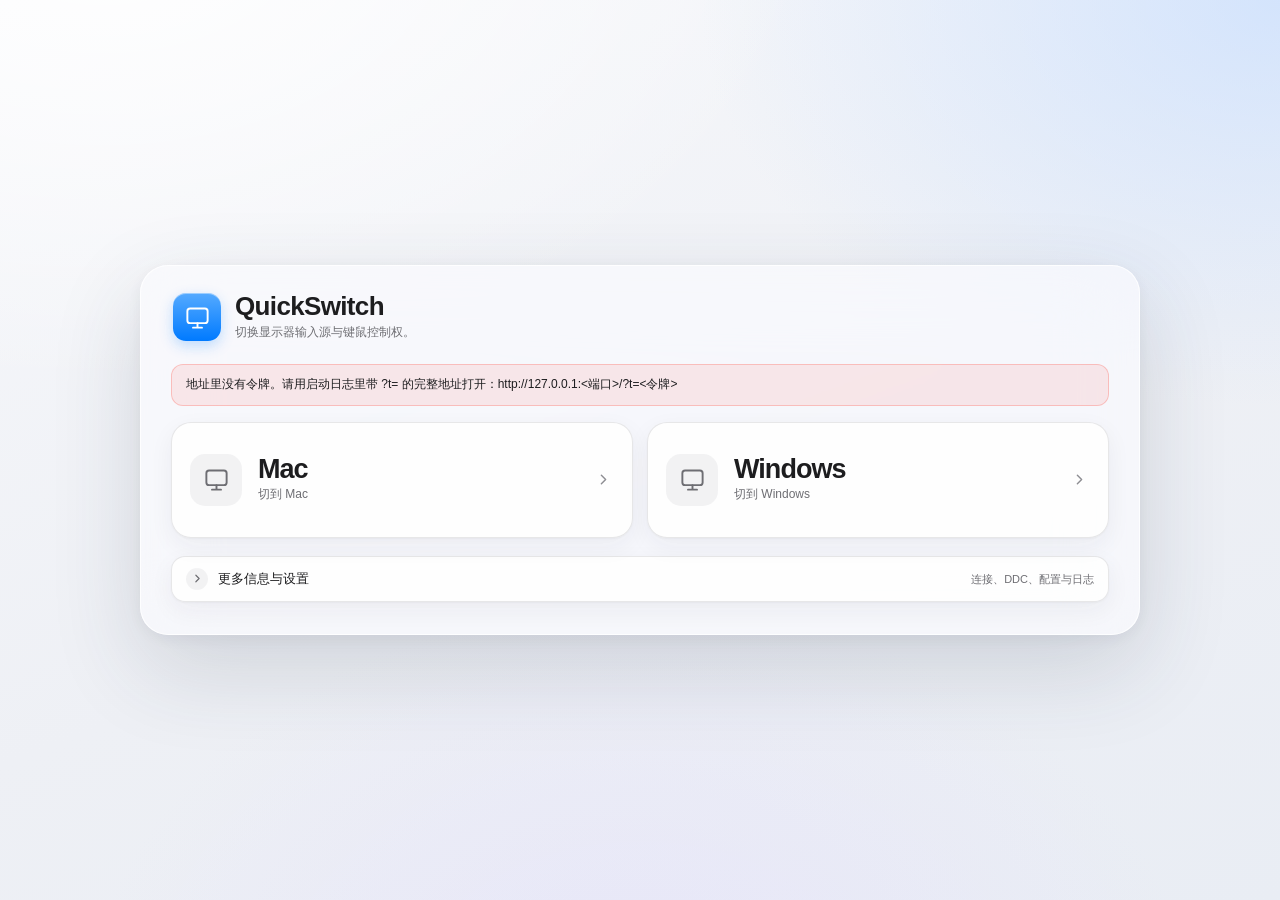
==== ui/index.html @ 7d92b422 "fix: 显示切换热键并修复 README 徽章" ====
<!DOCTYPE html>
<html lang="zh-CN">
<head>
<meta charset="utf-8">
<meta name="viewport" content="width=device-width, initial-scale=1">
<title>QuickSwitch 控制台</title>
<link rel="stylesheet" href="app.css">
</head>
<body>
<div class="page">

  <header class="masthead">
    <div class="app-icon" aria-hidden="true">
      <svg viewBox="0 0 24 24" fill="none" stroke="currentColor" stroke-width="1.7" stroke-linecap="round" stroke-linejoin="round">
        <rect x="3" y="4" width="18" height="13" rx="2.4"></rect>
        <path d="M8 21h8M12 17v4"></path>
      </svg>
    </div>
    <div class="masthead-mark">
      <h1>QuickSwitch</h1>
      <p class="masthead-note">切换显示器输入源与键鼠控制权。</p>
    </div>
  </header>

  <div class="notice" id="notice" hidden></div>

  <main class="switchboard" aria-label="显示器和键鼠切换">
    <div class="switch-actions">
      <button type="button" class="switch-button" id="btnMac" data-target="mac">
        <span class="switch-icon" aria-hidden="true">
          <svg viewBox="0 0 24 24" fill="none" stroke="currentColor" stroke-width="1.7" stroke-linecap="round" stroke-linejoin="round">
            <rect x="3" y="4" width="18" height="13" rx="2.4"></rect>
            <path d="M8 21h8M12 17v4"></path>
          </svg>
        </span>
        <span class="switch-copy">
          <span class="switch-target">Mac</span>
          <span class="switch-go">切到 Mac</span>
        </span>
        <span class="switch-trailing">
          <span class="switch-shortcut" id="hotkeyMac" hidden></span>
          <span class="switch-chevron" aria-hidden="true">
            <svg viewBox="0 0 24 24" fill="none" stroke="currentColor" stroke-width="2" stroke-linecap="round" stroke-linejoin="round">
              <path d="m9 6 6 6-6 6"></path>
            </svg>
          </span>
        </span>
      </button>
      <button type="button" class="switch-button" id="btnWin" data-target="win">
        <span class="switch-icon" aria-hidden="true">
          <svg viewBox="0 0 24 24" fill="none" stroke="currentColor" stroke-width="1.7" stroke-linecap="round" stroke-linejoin="round">
            <rect x="3" y="4" width="18" height="13" rx="2.4"></rect>
            <path d="M8 21h8M12 17v4"></path>
          </svg>
        </span>
        <span class="switch-copy">
          <span class="switch-target">Windows</span>
          <span class="switch-go">切到 Windows</span>
        </span>
        <span class="switch-trailing">
          <span class="switch-shortcut" id="hotkeyWin" hidden></span>
          <span class="switch-chevron" aria-hidden="true">
            <svg viewBox="0 0 24 24" fill="none" stroke="currentColor" stroke-width="2" stroke-linecap="round" stroke-linejoin="round">
              <path d="m9 6 6 6-6 6"></path>
            </svg>
          </span>
        </span>
      </button>
    </div>
    <p class="run-state" id="runState" aria-live="polite"></p>
  </main>

  <details class="advanced" id="advanced">
    <summary>
      <span class="summary-leading">
        <span class="disclosure" aria-hidden="true">
          <svg viewBox="0 0 24 24" fill="none" stroke="currentColor" stroke-width="2.2" stroke-linecap="round" stroke-linejoin="round">
            <path d="m9 6 6 6-6 6"></path>
          </svg>
        </span>
        <span>更多信息与设置</span>
      </span>
      <span class="summary-hint">连接、DDC、配置与日志</span>
    </summary>
    <div class="advanced-body">

  <section class="section" id="overview">
    <div class="section-head">
      <span class="folio num">01</span>
      <h2>运行概况</h2>
    </div>
    <div class="section-body">
      <dl class="masthead-meta">
        <div><dt>主机</dt><dd id="metaHost">—</dd></div>
        <div><dt>平台</dt><dd id="metaPlatform">—</dd></div>
        <div><dt>本机版本</dt><dd id="metaVersion">—</dd></div>
        <div><dt>采样时间</dt><dd id="metaSampled" class="num">—</dd></div>
      </dl>
    </div>
  </section>

  <section class="section" id="ownership">
    <div class="section-head">
      <span class="folio num">02</span>
      <h2>显示器所有权</h2>
      <p class="section-note">蓝色块停在哪一侧，显示器信号源就在哪一侧。</p>
    </div>
    <div class="section-body">
      <div class="ownership-ends">
        <div class="owner" id="ownerMac">
          <span class="owner-name">Mac</span>
          <span class="owner-host" id="ownerMacHost">—</span>
          <span class="owner-value num" id="ownerMacValue">—</span>
        </div>
        <div class="owner owner-right" id="ownerWin">
          <span class="owner-name">Windows</span>
          <span class="owner-host" id="ownerWinHost">—</span>
          <span class="owner-value num" id="ownerWinValue">—</span>
        </div>
      </div>
      <div class="rail" id="rail" data-target="mac" data-live="false" data-pending="false">
        <div class="rail-columns"></div>
        <div class="rail-block"></div>
      </div>
      <p class="ownership-state" id="ownershipState">读取不到当前输入源</p>
    </div>
  </section>

  <section class="section" id="controls">
    <div class="section-head">
      <span class="folio num">03</span>
      <h2>诊断工具</h2>
    </div>
    <div class="section-body">
      <div class="controls">
        <button type="button" class="action action-quiet" id="btnRead">读取当前输入源</button>
        <button type="button" class="action action-quiet" id="btnProbe">探测输入源</button>
      </div>
      <div class="field-inline">
        <label for="probeCandidates">探测候选值</label>
        <input type="text" id="probeCandidates" placeholder="—" autocomplete="off">
        <span class="hint">留空使用内置候选集：<span id="probeDefault" class="num">—</span></span>
      </div>
      <p class="run-state" id="toolState" aria-live="polite"></p>
    </div>
  </section>

  <section class="section" id="link">
    <div class="section-head">
      <span class="folio num">04</span>
      <h2>连接</h2>
    </div>
    <div class="section-body">
      <div class="grid-2">
        <dl class="kv" id="kvLink"></dl>
        <dl class="kv" id="kvFiles"></dl>
      </div>
    </div>
  </section>

  <section class="section" id="ddc">
    <div class="section-head">
      <span class="folio num">05</span>
      <h2>显示器 DDC</h2>
      <p class="section-note">命令行按当前配置拼好，可直接复制到终端核对。</p>
    </div>
    <div class="section-body">
      <dl class="kv" id="kvDdc"></dl>
      <div class="cmds" id="cmds"></div>
    </div>
  </section>

  <section class="section" id="hotkeys">
    <div class="section-head">
      <span class="folio num">06</span>
      <h2>热键</h2>
    </div>
    <div class="section-body">
      <dl class="kv" id="kvHotkeys"></dl>
    </div>
  </section>

  <section class="section" id="config">
    <div class="section-head">
      <span class="folio num">07</span>
      <h2>配置</h2>
      <p class="section-note">第一次使用只需改三处：<strong>对端地址</strong>（另一台电脑的局域网 IP，见上方「本机 IP」对照填写）、<strong>角色</strong>（Windows 选 server，macOS 选 client）、<strong>预共享密钥</strong>（两端填同一个值，在下方「安全」区块）。保存后退出并重新打开 QuickSwitch 生效；其余留默认即可。</p>
    </div>
    <div class="section-body">
      <div class="config-groups" id="configGroups"></div>
      <div class="controls">
        <button type="button" class="action" id="btnSave">保存配置</button>
        <button type="button" class="action action-quiet" id="btnRevert">放弃修改</button>
      </div>
      <p class="run-state" id="configState"></p>
    </div>
  </section>

  <section class="section" id="events">
    <div class="section-head">
      <span class="folio num">08</span>
      <h2>事件</h2>
      <p class="section-note">运行中进程的日志尾部，倒序排列。</p>
    </div>
    <div class="section-body">
      <table class="events">
        <thead>
          <tr><th class="num">时间</th><th>级别</th><th>来源</th><th>内容</th></tr>
        </thead>
        <tbody id="eventRows"></tbody>
      </table>
    </div>
  </section>

  <footer class="footer">
    <p>控制台只监听 127.0.0.1，令牌在地址栏的 <code>?t=</code> 里；关掉这个页面不影响后台运行。</p>
    <p id="footerState">—</p>
  </footer>

    </div>
  </details>

</div>
<script src="app.js"></script>
</body>
</html>
---- ui/app.css ----
/* QuickSwitch 控制台 —— Swiss 锚点，按 macOS 原生材质语言落地。
   冷灰白画布、系统字体、Apple 蓝、单一强调色、发丝分隔线；
   主切换区使用近似“控制中心”的半透明圆角材质，避免海报式的硬边框。 */

:root {
  color-scheme: light;
  --canvas-background:
    radial-gradient(1200px 800px at 8% -10%, rgba(255, 255, 255, 0.98), rgba(255, 255, 255, 0) 60%),
    radial-gradient(1000px 700px at 100% 0%, rgba(196, 220, 255, 0.65), rgba(196, 220, 255, 0) 58%),
    radial-gradient(900px 700px at 50% 115%, rgba(226, 219, 255, 0.45), rgba(226, 219, 255, 0) 62%),
    linear-gradient(160deg, #f7f8fb 0%, #eef0f5 56%, #e9edf4 100%);
  --window-bg: rgba(250, 250, 252, 0.72);
  --window-border: rgba(255, 255, 255, 0.82);
  --surface: rgba(255, 255, 255, 0.84);
  --surface-solid: #ffffff;
  --fill: rgba(118, 118, 128, 0.09);
  --fill-strong: rgba(118, 118, 128, 0.15);
  --ink: #1d1d1f;
  --muted: #6e6e73;
  --muted-2: #8e8e93;
  --separator: rgba(60, 60, 67, 0.12);
  --separator-strong: rgba(60, 60, 67, 0.22);
  --accent: #007aff;
  --accent-hover: #006ee6;
  --accent-ink: #ffffff;
  --accent-soft: rgba(0, 122, 255, 0.11);
  --danger: #ff3b30;
  --warning: #b25000;
  --focus-ring: rgba(0, 122, 255, 0.32);
  --shadow-window: 0 32px 90px rgba(42, 53, 76, 0.16), 0 4px 18px rgba(42, 53, 76, 0.06);
  --shadow-card: 0 1px 2px rgba(0, 0, 0, 0.035), 0 8px 24px rgba(30, 40, 60, 0.055);
  --shadow-card-hover: 0 2px 5px rgba(0, 0, 0, 0.045), 0 16px 36px rgba(30, 40, 60, 0.11);
  --radius-window: 28px;
  --radius-card: 18px;
  --radius-control: 9px;
  --page-pad: 30px;
  --gutter: 24px;
}

@media (prefers-color-scheme: dark) {
  :root {
    color-scheme: dark;
    --canvas-background:
      radial-gradient(1200px 800px at 0% 0%, rgba(42, 72, 125, 0.42), rgba(42, 72, 125, 0) 60%),
      radial-gradient(900px 650px at 100% 10%, rgba(74, 52, 126, 0.35), rgba(74, 52, 126, 0) 60%),
      linear-gradient(160deg, #111217 0%, #0b0c10 60%, #0f1016 100%);
    --window-bg: rgba(28, 28, 31, 0.72);
    --window-border: rgba(255, 255, 255, 0.1);
    --surface: rgba(44, 44, 48, 0.78);
    --surface-solid: #2c2c2e;
    --fill: rgba(255, 255, 255, 0.075);
    --fill-strong: rgba(255, 255, 255, 0.14);
    --ink: #f5f5f7;
    --muted: #a1a1a6;
    --muted-2: #8e8e93;
    --separator: rgba(255, 255, 255, 0.1);
    --separator-strong: rgba(255, 255, 255, 0.2);
    --accent: #0a84ff;
    --accent-hover: #409cff;
    --accent-soft: rgba(10, 132, 255, 0.16);
    --danger: #ff453a;
    --warning: #ff9f0a;
    --focus-ring: rgba(10, 132, 255, 0.38);
    --shadow-window: 0 32px 90px rgba(0, 0, 0, 0.48), 0 4px 18px rgba(0, 0, 0, 0.26);
    --shadow-card: 0 1px 2px rgba(0, 0, 0, 0.22), 0 8px 24px rgba(0, 0, 0, 0.2);
    --shadow-card-hover: 0 2px 5px rgba(0, 0, 0, 0.28), 0 16px 36px rgba(0, 0, 0, 0.3);
  }
}

* { box-sizing: border-box; }

html {
  -webkit-text-size-adjust: 100%;
  background: #eef0f5;
}

@media (prefers-color-scheme: dark) {
  html { background: #0b0c10; }
}

body {
  min-height: 100vh;
  margin: 0;
  padding: 40px 24px;
  display: grid;
  place-items: center;
  background: var(--canvas-background);
  background-attachment: fixed;
  color: var(--ink);
  font-family: -apple-system, BlinkMacSystemFont, "SF Pro Text", "SF Pro Display", "Helvetica Neue", Helvetica, Arial, sans-serif;
  font-size: 13px;
  line-height: 1.47;
  -webkit-font-smoothing: antialiased;
  text-rendering: optimizeLegibility;
}

::selection { background: var(--accent-soft); }

h1, h2, p, dl, dd, dt, figure { margin: 0; }

.num {
  font-variant-numeric: tabular-nums;
  font-feature-settings: "tnum" 1;
}

code {
  padding: 1px 5px;
  border: 1px solid var(--separator);
  border-radius: 5px;
  background: var(--fill);
  font-family: ui-monospace, "SF Mono", SFMono-Regular, Menlo, Consolas, monospace;
  font-size: 0.92em;
}

.page {
  width: min(1000px, 100%);
  margin: 0;
  padding: 26px var(--page-pad) 32px;
  border: 1px solid var(--window-border);
  border-radius: var(--radius-window);
  background: var(--window-bg);
  box-shadow: var(--shadow-window);
  backdrop-filter: blur(36px) saturate(180%);
  -webkit-backdrop-filter: blur(36px) saturate(180%);
}

/* ---------------------------------------------------------------- 报头 */
.masthead {
  display: flex;
  align-items: center;
  gap: 14px;
  padding: 0 2px 22px;
}

.app-icon {
  display: grid;
  width: 48px;
  height: 48px;
  flex: 0 0 48px;
  place-items: center;
  border-radius: 13px;
  background: linear-gradient(180deg, #55aaff 0%, #007aff 100%);
  box-shadow: inset 0 1px 0 rgba(255, 255, 255, 0.42), 0 5px 14px rgba(0, 122, 255, 0.24);
  color: #ffffff;
}

.app-icon svg { width: 27px; height: 27px; }

.masthead-mark { min-width: 0; }

.masthead h1 {
  font-size: 26px;
  font-weight: 600;
  letter-spacing: -0.025em;
  line-height: 1.12;
}

.masthead-note {
  margin-top: 3px;
  color: var(--muted);
  font-size: 12px;
}

.masthead-meta {
  display: grid;
  grid-template-columns: repeat(4, minmax(0, 1fr));
  gap: 12px var(--gutter);
}

.masthead-meta dt {
  color: var(--muted);
  font-size: 11px;
}

.masthead-meta dd {
  margin-top: 2px;
  overflow-wrap: anywhere;
  font-size: 13px;
}

/* ---------------------------------------------------------------- 提示条 */
.notice {
  margin: 0 0 16px;
  padding: 11px 14px;
  border: 1px solid rgba(0, 122, 255, 0.2);
  border-radius: 12px;
  background: var(--accent-soft);
  color: var(--ink);
  font-size: 12px;
}

.notice[data-tone="error"] {
  border-color: rgba(255, 59, 48, 0.24);
  background: rgba(255, 59, 48, 0.09);
}

/* ---------------------------------------------------------------- 主切换区 */
.switchboard { padding: 0 0 4px; }

.switch-actions {
  display: grid;
  grid-template-columns: repeat(2, minmax(0, 1fr));
  gap: 14px;
}

.switch-button {
  position: relative;
  display: grid;
  min-height: 116px;
  grid-template-columns: auto minmax(0, 1fr) auto;
  align-items: center;
  gap: 16px;
  padding: 18px 18px;
  border: 1px solid var(--separator);
  border-radius: 20px;
  background: var(--surface);
  box-shadow: var(--shadow-card);
  color: var(--ink);
  font: inherit;
  text-align: left;
  cursor: pointer;
  -webkit-tap-highlight-color: transparent;
  transition:
    transform 180ms cubic-bezier(0.22, 0.61, 0.36, 1),
    background 160ms ease,
    border-color 160ms ease,
    box-shadow 180ms ease;
}

.switch-button:hover {
  transform: translateY(-1px);
  border-color: var(--separator-strong);
  background: var(--surface-solid);
  box-shadow: var(--shadow-card-hover);
}

.switch-button:active {
  transform: translateY(0) scale(0.994);
  box-shadow: var(--shadow-card);
}

.switch-button:focus-visible {
  border-color: var(--accent);
  outline: none;
  box-shadow: 0 0 0 4px var(--focus-ring), var(--shadow-card);
}

.switch-button[data-current="true"] {
  border-color: rgba(0, 122, 255, 0.38);
  box-shadow: 0 0 0 1.5px rgba(0, 122, 255, 0.22), var(--shadow-card);
}

.switch-button[data-current="true"]::after {
  content: "";
  position: absolute;
  top: 14px;
  right: 14px;
  width: 8px;
  height: 8px;
  border-radius: 50%;
  background: var(--accent);
  box-shadow: 0 0 0 4px var(--accent-soft);
}

.switch-button:disabled {
  opacity: 0.58;
  cursor: progress;
  transform: none;
}

.switch-icon {
  display: grid;
  width: 52px;
  height: 52px;
  place-items: center;
  border-radius: 15px;
  background: var(--fill);
  color: var(--muted);
  transition: background 160ms ease, color 160ms ease, transform 180ms ease;
}

.switch-icon svg { width: 27px; height: 27px; }

.switch-button:hover .switch-icon,
.switch-button[data-current="true"] .switch-icon {
  background: var(--accent);
  color: var(--accent-ink);
}

.switch-button:hover .switch-icon { transform: scale(1.025); }

.switch-copy { display: grid; min-width: 0; gap: 2px; }

.switch-target {
  font-size: 27px;
  font-weight: 600;
  letter-spacing: -0.035em;
  line-height: 1.08;
}

.switch-go {
  color: var(--muted);
  font-size: 12px;
}

.switch-trailing {
  display: flex;
  align-items: center;
  gap: 10px;
}

.switch-shortcut {
  display: flex;
  align-items: center;
  gap: 4px;
  white-space: nowrap;
}

.switch-shortcut::before {
  content: "热键";
  margin-right: 2px;
  color: var(--muted);
  font-size: 10px;
}

.switch-shortcut[hidden] { display: none; }

.switch-shortcut[data-registered="false"] { opacity: 0.82; }

.switch-shortcut kbd {
  min-width: 22px;
  padding: 2px 5px;
  border: 1px solid var(--separator-strong);
  border-bottom-color: rgba(60, 60, 67, 0.32);
  border-radius: 5px;
  background: var(--fill);
  box-shadow: 0 1px 0 rgba(0, 0, 0, 0.04);
  color: var(--ink);
  font-family: ui-monospace, "SF Mono", SFMono-Regular, Menlo, Consolas, monospace;
  font-size: 10px;
  font-weight: 500;
  line-height: 1.35;
  text-align: center;
}

@media (prefers-color-scheme: dark) {
  .switch-shortcut kbd { border-bottom-color: rgba(255, 255, 255, 0.24); }
}

.switch-chevron {
  display: grid;
  width: 22px;
  height: 22px;
  place-items: center;
  color: var(--muted-2);
  transition: color 160ms ease, transform 180ms ease;
}

.switch-chevron svg { width: 17px; height: 17px; }

.switch-button:hover .switch-chevron {
  color: var(--accent);
  transform: translateX(2px);
}

.switchboard .run-state {
  max-width: 78ch;
  min-height: 0;
  margin-top: 12px;
  padding: 9px 12px;
  border: 0;
  border-radius: 10px;
  background: var(--fill);
  color: var(--muted);
  font-size: 12px;
}

.switchboard .run-state:empty { display: none; }
.switchboard .run-state[data-busy="true"] { color: var(--accent); }

/* ---------------------------------------------------------------- 更多信息 */
.advanced { margin-top: 14px; }

.advanced > summary {
  display: flex;
  align-items: center;
  justify-content: space-between;
  gap: 16px;
  padding: 11px 14px;
  border: 1px solid var(--separator);
  border-radius: 14px;
  background: var(--surface);
  box-shadow: var(--shadow-card);
  list-style: none;
  cursor: pointer;
  user-select: none;
  transition: background 160ms ease, border-color 160ms ease, box-shadow 180ms ease;
}

.advanced > summary::-webkit-details-marker { display: none; }

.advanced > summary:hover {
  border-color: var(--separator-strong);
  background: var(--surface-solid);
}

.advanced > summary:focus-visible {
  outline: none;
  box-shadow: 0 0 0 4px var(--focus-ring), var(--shadow-card);
}

.summary-leading {
  display: flex;
  align-items: center;
  gap: 10px;
  font-size: 13px;
  font-weight: 500;
}

.disclosure {
  display: grid;
  width: 22px;
  height: 22px;
  flex: 0 0 22px;
  place-items: center;
  border-radius: 50%;
  background: var(--fill);
  color: var(--muted);
  transition: background 160ms ease, color 160ms ease;
}

.disclosure svg {
  width: 13px;
  height: 13px;
  transition: transform 180ms ease;
}

.advanced[open] .disclosure {
  background: var(--accent-soft);
  color: var(--accent);
}

.advanced[open] .disclosure svg { transform: rotate(90deg); }

.summary-hint {
  color: var(--muted);
  font-size: 11px;
  text-align: right;
}

.advanced-body { padding: 20px 0 0; }

/* ---------------------------------------------------------------- 章节 */
.section {
  display: grid;
  grid-template-columns: 170px minmax(0, 1fr);
  align-items: start;
  gap: 24px;
  padding: 13px 0;
}

.section-head { min-width: 0; padding-top: 13px; }
.section-body {
  min-width: 0;
  padding: 14px 16px;
  overflow: hidden;
  border: 1px solid var(--separator);
  border-radius: 16px;
  background: var(--surface);
  box-shadow: var(--shadow-card);
}

.folio { display: none; }

.section h2 {
  font-size: 13px;
  font-weight: 600;
  letter-spacing: -0.01em;
}

.section-note {
  margin-top: 5px;
  color: var(--muted);
  font-size: 11px;
  line-height: 1.5;
}

.section-note strong { color: var(--ink); font-weight: 500; }

#overview .section-body,
#controls .section-body { padding: 15px 16px; }

#events .section-body { padding: 3px 16px 8px; }

/* ---------------------------------------------------------------- 所有权转移条 */
.ownership-ends {
  display: grid;
  grid-template-columns: 1fr 1fr;
  overflow: hidden;
  border-radius: 12px 12px 0 0;
  background: var(--fill);
}

.owner {
  display: grid;
  grid-template-columns: minmax(0, 1fr) auto;
  align-items: baseline;
  padding: 11px 12px;
  border-right: 1px solid var(--separator);
}

.owner-right { padding-left: 18px; border-right: 0; }

.owner-name { font-size: 14px; }
.owner-host {
  grid-column: 1;
  overflow: hidden;
  color: var(--muted);
  font-size: 11px;
  text-overflow: ellipsis;
  white-space: nowrap;
}

.owner-value {
  grid-row: 1 / span 2;
  color: var(--muted);
  font-size: 32px;
  font-weight: 500;
  letter-spacing: -0.04em;
  line-height: 1;
  transition: color 180ms ease;
}

.owner[data-owner="true"] .owner-value { color: var(--accent); }
.owner[data-owner="true"] .owner-name { font-weight: 600; }

.rail {
  position: relative;
  height: 58px;
  overflow: hidden;
  border: 1px solid var(--separator);
  border-top: 0;
  border-radius: 0 0 12px 12px;
  background: var(--surface-solid);
}

.rail-columns {
  position: absolute;
  inset: 0;
  background-image: linear-gradient(to right, var(--separator) 0 1px, transparent 1px);
  background-size: calc(100% / 12) 100%;
}

.rail-block {
  position: absolute;
  top: 0;
  bottom: 0;
  left: 0;
  width: 50%;
  background: linear-gradient(180deg, #3d9bff 0%, var(--accent) 100%);
  transform: translateX(0);
  transition: transform 420ms cubic-bezier(0.22, 0.61, 0.16, 1), opacity 160ms ease;
}

.rail[data-target="win"] .rail-block { transform: translateX(100%); }
.rail[data-live="false"] .rail-block { opacity: 0; }

.rail[data-pending="true"] .rail-block {
  background-image: repeating-linear-gradient(135deg, var(--accent) 0 8px, #3d9bff 8px 16px);
}

.ownership-state {
  padding-top: 9px;
  color: var(--muted);
  font-size: 12px;
}

/* ---------------------------------------------------------------- 操作 */
.controls {
  display: flex;
  flex-wrap: wrap;
  gap: 8px;
}

.action {
  padding: 7px 14px;
  border: 1px solid var(--accent);
  border-radius: var(--radius-control);
  background: var(--accent);
  box-shadow: inset 0 1px 0 rgba(255, 255, 255, 0.22), 0 1px 1px rgba(0, 0, 0, 0.04);
  color: var(--accent-ink);
  font: inherit;
  font-size: 12px;
  cursor: pointer;
  transition: background 140ms ease, border-color 140ms ease, transform 120ms ease;
}

.action:hover { border-color: var(--accent-hover); background: var(--accent-hover); }
.action:active { transform: translateY(0.5px); }

.action:focus-visible {
  outline: none;
  box-shadow: 0 0 0 4px var(--focus-ring);
}

.action-quiet {
  border-color: var(--separator-strong);
  background: var(--surface-solid);
  box-shadow: 0 1px 1px rgba(0, 0, 0, 0.025);
  color: var(--ink);
}

.action-quiet:hover {
  border-color: var(--separator-strong);
  background: var(--fill);
}

.action:disabled {
  opacity: 0.48;
  cursor: progress;
  transform: none;
}

.field-inline {
  display: flex;
  align-items: center;
  gap: 10px;
  margin-top: 14px;
  flex-wrap: wrap;
}

.field-inline label { color: var(--muted); font-size: 11px; }

input[type="text"], input[type="number"], select, textarea {
  min-width: 0;
  padding: 7px 10px;
  border: 1px solid var(--separator-strong);
  border-radius: 8px;
  background: var(--surface-solid);
  color: var(--ink);
  font: inherit;
  font-variant-numeric: tabular-nums;
  transition: border-color 140ms ease, box-shadow 140ms ease;
}

input:focus, select:focus, textarea:focus {
  border-color: var(--accent);
  outline: none;
  box-shadow: 0 0 0 3px var(--focus-ring);
}

input[type="checkbox"] {
  width: 16px;
  height: 16px;
  padding: 0;
  accent-color: var(--accent);
}

.field-inline input { width: 220px; }
.hint { color: var(--muted); font-size: 11px; }

.run-state {
  min-height: 1.5em;
  margin-top: 14px;
  padding-top: 8px;
  border-top: 1px solid var(--separator);
  color: var(--muted);
  font-size: 12px;
}

.run-state[data-busy="true"] { color: var(--accent); }

/* ---------------------------------------------------------------- 键值表 */
.grid-2 {
  display: grid;
  grid-template-columns: 1fr 1fr;
  gap: 0 var(--gutter);
}

.kv > div {
  display: grid;
  grid-template-columns: 14ch minmax(0, 1fr);
  gap: 12px;
  padding: 8px 0;
  border-bottom: 1px solid var(--separator);
  font-size: 12px;
}

.kv > div:last-child { border-bottom: 0; }
.kv dt { color: var(--muted); }
.kv dd { overflow-wrap: anywhere; }

.dot {
  display: inline-block;
  width: 8px;
  height: 8px;
  margin-right: 6px;
  border-radius: 50%;
  background: var(--muted-2);
  vertical-align: 0;
}

.dot[data-on="true"] { background: var(--accent); box-shadow: 0 0 0 3px var(--accent-soft); }

/* ---------------------------------------------------------------- 命令行 */
.cmds { margin-top: 14px; }

.cmds > div {
  display: grid;
  grid-template-columns: 14ch minmax(0, 1fr);
  gap: 12px;
  padding: 8px 0;
  border-bottom: 1px solid var(--separator);
  font-family: ui-monospace, "SF Mono", SFMono-Regular, Menlo, Consolas, monospace;
  font-size: 11px;
}

.cmds > div:last-child { border-bottom: 0; }
.cmds dt { color: var(--muted); }
.cmds dd { margin: 0; overflow-wrap: anywhere; }
.cmds dd.empty { color: var(--muted); }

/* ---------------------------------------------------------------- 配置 */
.config-group {
  display: grid;
  grid-template-columns: 10ch minmax(0, 1fr);
  gap: 14px;
  padding: 12px 0;
  border-bottom: 1px solid var(--separator);
}

.config-group:last-child { border-bottom: 0; }

.config-group > h3 {
  margin: 0;
  color: var(--muted);
  font-size: 11px;
  font-weight: 500;
}

.config-fields {
  display: grid;
  grid-template-columns: repeat(3, minmax(0, 1fr));
  gap: 12px var(--gutter);
}

.config-field { display: grid; gap: 4px; }
.config-field label { color: var(--muted); font-size: 10px; overflow-wrap: anywhere; }
.config-field input, .config-field select, .config-field textarea { width: 100%; }
.config-field textarea { min-height: 54px; resize: vertical; }

.config-field .flag { color: var(--accent); font-size: 10px; }
.config-field[data-dirty="true"] label { color: var(--accent); }
.config-field[data-dirty="true"] input,
.config-field[data-dirty="true"] select,
.config-field[data-dirty="true"] textarea { border-color: var(--accent); }

.checkbox-field { display: flex; align-items: center; gap: 8px; padding-top: 5px; }
.checkbox-field input { width: auto; }

#config .controls { margin-top: 14px; }

/* ---------------------------------------------------------------- 事件 */
.events {
  width: 100%;
  border-collapse: collapse;
  font-size: 11px;
}

.events th {
  padding: 8px 10px 8px 0;
  border-bottom: 1px solid var(--separator);
  color: var(--muted);
  font-weight: 500;
  text-align: left;
  white-space: nowrap;
}

.events td {
  padding: 7px 10px 7px 0;
  border-bottom: 1px solid var(--separator);
  vertical-align: top;
}

.events tbody tr:last-child td { border-bottom: 0; }
.events td:last-child { overflow-wrap: anywhere; }
.events td.lvl-WARNING { color: var(--warning); font-weight: 500; }
.events td.lvl-ERROR { color: var(--danger); font-weight: 500; }
.events .empty { color: var(--muted); }

/* ---------------------------------------------------------------- 页脚 */
.footer {
  display: flex;
  justify-content: space-between;
  gap: var(--gutter);
  margin-top: 16px;
  padding: 14px 2px 0;
  border-top: 1px solid var(--separator);
  color: var(--muted);
  font-size: 11px;
}

@media (max-width: 900px) {
  :root { --page-pad: 20px; }
  body { display: block; padding: 0; }
  .page {
    width: 100%;
    min-height: 100vh;
    margin: 0;
    padding: 24px var(--page-pad) 44px;
    border: 0;
    border-radius: 0;
    box-shadow: none;
    backdrop-filter: none;
    -webkit-backdrop-filter: none;
  }
  .masthead { padding-bottom: 20px; }
  .masthead-meta { grid-template-columns: repeat(2, minmax(0, 1fr)); }
  .switch-button { min-height: 106px; }
  .advanced > summary { align-items: flex-start; }
  .summary-hint { padding-top: 4px; }
  .section { grid-template-columns: 1fr; gap: 8px; padding: 11px 0; }
  .section-head { padding-top: 0; }
  .grid-2 { grid-template-columns: 1fr; gap: 0; }
  .config-group { grid-template-columns: 1fr; gap: 8px; }
  .config-fields { grid-template-columns: repeat(2, minmax(0, 1fr)); }
  .footer { flex-direction: column; gap: 5px; }
}

@media (max-width: 560px) {
  :root { --page-pad: 16px; }
  .page { padding-top: 22px; }
  .app-icon { width: 44px; height: 44px; flex-basis: 44px; border-radius: 12px; }
  .app-icon svg { width: 25px; height: 25px; }
  .masthead h1 { font-size: 24px; }
  .masthead-note { font-size: 11px; }
  .switch-actions { grid-template-columns: 1fr; gap: 10px; }
  .switch-button { min-height: 94px; padding: 15px 16px; border-radius: 18px; }
  .switch-trailing { gap: 6px; }
  .switch-shortcut { gap: 3px; }
  .switch-shortcut kbd { padding: 2px 4px; }
  .switch-icon { width: 46px; height: 46px; border-radius: 13px; }
  .switch-icon svg { width: 24px; height: 24px; }
  .switch-target { font-size: 24px; }
  .summary-hint { display: none; }
  .masthead-meta { grid-template-columns: 1fr 1fr; }
  .config-fields { grid-template-columns: 1fr; }
  .kv > div, .cmds > div { grid-template-columns: 11ch minmax(0, 1fr); }
  .owner-value { font-size: 28px; }
}

@media (prefers-reduced-motion: reduce) {
  *, *::before, *::after {
    scroll-behavior: auto !important;
    transition-duration: 0.01ms !important;
    animation-duration: 0.01ms !important;
    animation-iteration-count: 1 !important;
  }
}
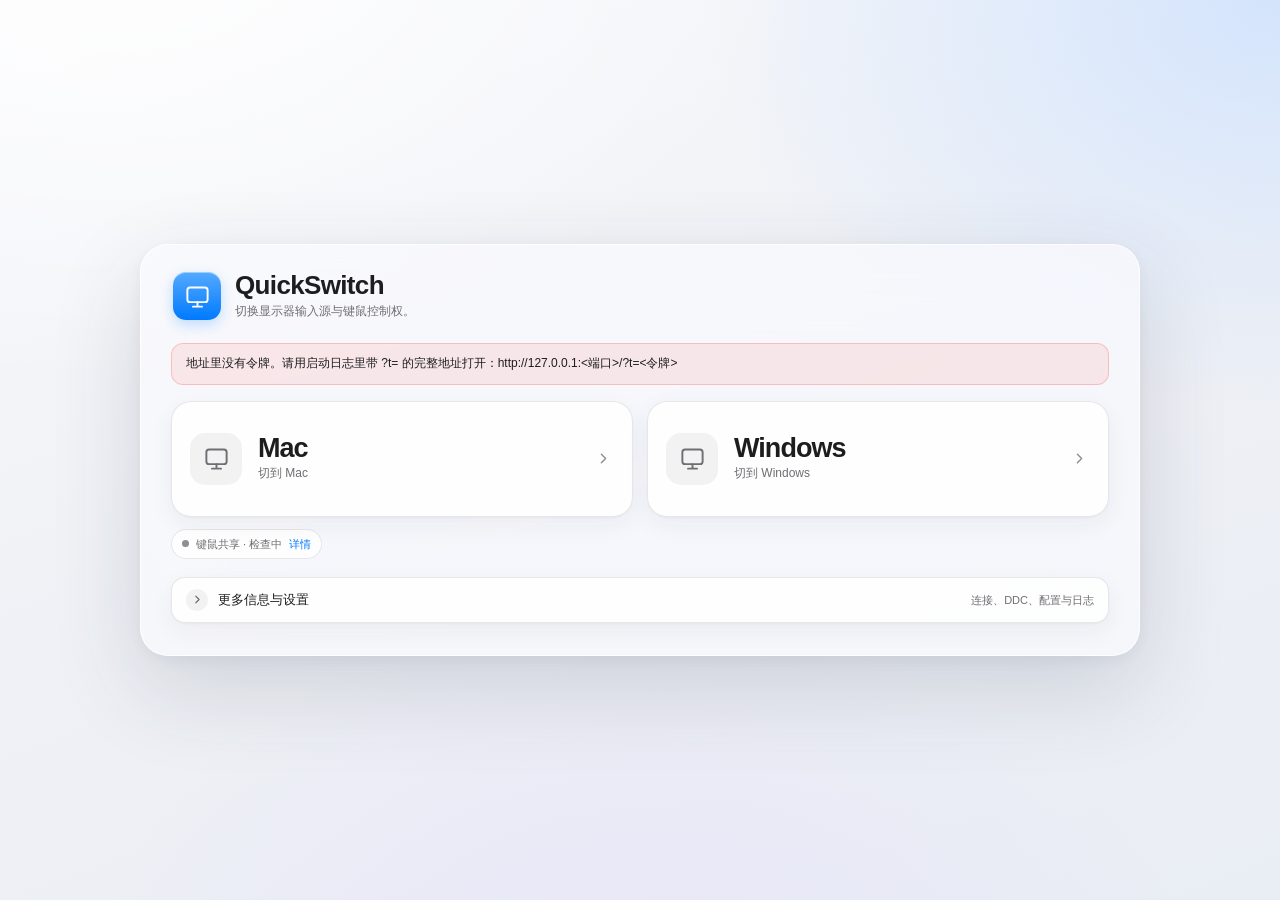
==== commit 51cdcede: "fix: 隐藏 Windows 子进程并显示键鼠连接状态" ====
--- a/ui/index.html
+++ b/ui/index.html
@@ -67,6 +67,11 @@
         </span>
       </button>
     </div>
+    <button type="button" class="share-chip" id="shareChip" data-state="unknown" title="查看键鼠共享详情">
+      <span class="share-chip-dot" aria-hidden="true"></span>
+      <span id="shareChipText">键鼠共享 · 检查中</span>
+      <span class="share-chip-more">详情</span>
+    </button>
     <p class="run-state" id="runState" aria-live="polite"></p>
   </main>
 
@@ -180,17 +185,46 @@
     </div>
   </section>
 
+  <section class="section" id="keymouse">
+    <div class="section-head">
+      <span class="folio num">07</span>
+      <h2>键鼠共享</h2>
+      <p class="section-note">由 QuickSwitch 内置的核心自动连接，不需要安装或打开 Deskflow 客户端。Windows 自动作为服务端，macOS 自动作为客户端。</p>
+    </div>
+    <div class="section-body">
+      <div class="share-status" id="shareStatus" data-state="unknown" role="status" aria-live="polite">
+        <span class="share-status-dot" aria-hidden="true"></span>
+        <div class="share-status-copy">
+          <div class="share-status-head">
+            <span class="share-status-label" id="shareStatusLabel">检查中</span>
+            <strong id="shareStatusTitle">正在读取键鼠共享状态</strong>
+          </div>
+          <p class="share-status-detail" id="shareStatusDetail">连接成功后会在这里明确显示。</p>
+        </div>
+      </div>
+      <dl class="kv" id="kvDeskflow"></dl>
+      <div class="controls">
+        <button type="button" class="action action-quiet" id="btnRestartDeskflow">重启键鼠共享</button>
+        <button type="button" class="action action-quiet" id="btnStopDeskflow">停止键鼠共享</button>
+        <button type="button" class="action action-quiet" id="btnOpenAccessibility">打开辅助功能设置</button>
+        <button type="button" class="action action-quiet" id="btnOpenInputMonitoring" hidden>打开输入监控设置</button>
+      </div>
+      <p class="run-state" id="deskflowState" aria-live="polite"></p>
+    </div>
+  </section>
+
   <section class="section" id="config">
     <div class="section-head">
-      <span class="folio num">07</span>
+      <span class="folio num">08</span>
       <h2>配置</h2>
-      <p class="section-note">第一次使用只需改三处：<strong>对端地址</strong>（另一台电脑的局域网 IP，见上方「本机 IP」对照填写）、<strong>角色</strong>（Windows 选 server，macOS 选 client）、<strong>预共享密钥</strong>（两端填同一个值，在下方「安全」区块）。保存后退出并重新打开 QuickSwitch 生效；其余留默认即可。</p>
+      <p class="section-note">第一次使用只需改三处：<strong>对端地址</strong>（另一台电脑的局域网 IP，见上方「本机 IP」对照填写）、<strong>角色</strong>（Windows 选 server，macOS 选 client）、<strong>6 位配对码</strong>（两端填同一个值，在下方「安全」区块）。带「需重启」标记的字段需退出并重新打开 QuickSwitch；热键与键鼠共享保存后会自动生效。</p>
     </div>
     <div class="section-body">
       <div class="config-groups" id="configGroups"></div>
       <div class="controls">
         <button type="button" class="action" id="btnSave">保存配置</button>
         <button type="button" class="action action-quiet" id="btnRevert">放弃修改</button>
+        <button type="button" class="action action-quiet" id="btnSetupWizard">重新运行配置向导</button>
       </div>
       <p class="run-state" id="configState"></p>
     </div>
@@ -198,7 +232,7 @@
 
   <section class="section" id="events">
     <div class="section-head">
-      <span class="folio num">08</span>
+      <span class="folio num">09</span>
       <h2>事件</h2>
       <p class="section-note">运行中进程的日志尾部，倒序排列。</p>
     </div>
@@ -221,6 +255,204 @@
   </details>
 
 </div>
+
+<div class="setup-overlay" id="setupOverlay" hidden>
+  <section class="setup-dialog" role="dialog" aria-modal="true" aria-labelledby="setupTitleConnect">
+    <aside class="setup-aside">
+      <div class="setup-brand">
+        <span class="setup-brand-icon" aria-hidden="true">
+          <svg viewBox="0 0 24 24" fill="none" stroke="currentColor" stroke-width="1.7" stroke-linecap="round" stroke-linejoin="round">
+            <rect x="3" y="4" width="18" height="13" rx="2.4"></rect>
+            <path d="M8 21h8M12 17v4"></path>
+          </svg>
+        </span>
+        <span>
+          <strong>QuickSwitch</strong>
+          <small>配置向导</small>
+        </span>
+      </div>
+
+      <nav class="setup-steps" id="setupSteps" aria-label="配置步骤">
+        <button type="button" class="setup-step" data-step="0" aria-current="step">
+          <span class="setup-step-index num">01</span>
+          <span class="setup-step-copy"><span>连接</span><small>找到另一台电脑</small></span>
+        </button>
+        <button type="button" class="setup-step" data-step="1">
+          <span class="setup-step-index num">02</span>
+          <span class="setup-step-copy"><span>安全</span><small>确认配对码</small></span>
+        </button>
+        <button type="button" class="setup-step" data-step="2">
+          <span class="setup-step-index num">03</span>
+          <span class="setup-step-copy"><span>显示器</span><small>标记输入源</small></span>
+        </button>
+        <button type="button" class="setup-step" data-step="3">
+          <span class="setup-step-index num">04</span>
+          <span class="setup-step-copy"><span>完成</span><small>保存并重启</small></span>
+        </button>
+      </nav>
+
+      <div class="setup-device">
+        <span class="setup-device-label">本机</span>
+        <strong id="setupHostName">—</strong>
+        <span id="setupRoleLabel">—</span>
+        <span class="num" id="setupLocalIps">—</span>
+      </div>
+    </aside>
+
+    <div class="setup-main">
+      <header class="setup-top">
+        <span class="setup-progress num" id="setupProgress">01 / 04</span>
+        <button type="button" class="setup-close" id="setupClose" aria-label="关闭配置向导">
+          <svg viewBox="0 0 24 24" fill="none" stroke="currentColor" stroke-width="1.9" stroke-linecap="round" aria-hidden="true">
+            <path d="m6 6 12 12M18 6 6 18"></path>
+          </svg>
+        </button>
+      </header>
+
+      <div class="setup-scroll">
+        <section class="setup-panel" data-panel="0">
+          <p class="setup-eyebrow">连接</p>
+          <h2 id="setupTitleConnect">让两台电脑找到彼此</h2>
+          <p class="setup-lead">角色会按当前系统自动选择。两台电脑需要在同一局域网，监听端口保持 <span class="num">8765</span>。</p>
+
+          <dl class="setup-facts">
+            <div><dt>本机</dt><dd id="setupFactHost">—</dd></div>
+            <div><dt>角色</dt><dd id="setupFactRole">—</dd></div>
+            <div><dt>本机 IP</dt><dd class="num" id="setupFactIps">—</dd></div>
+          </dl>
+
+          <fieldset class="setup-choice-group">
+            <legend>另一台电脑怎么找到本机？</legend>
+            <label class="setup-choice">
+              <input type="radio" name="setupPeerMode" value="auto" checked>
+              <span class="setup-choice-body">
+                <strong>自动发现 <em>推荐</em></strong>
+                <span>同一局域网内自动寻找，不需要手动输入 IP。</span>
+              </span>
+            </label>
+            <label class="setup-choice">
+              <input type="radio" name="setupPeerMode" value="manual">
+              <span class="setup-choice-body">
+                <strong>手动填写 IP</strong>
+                <span>网络隔离、自动发现被拦截，或使用固定虚拟 IP 时选择。</span>
+              </span>
+            </label>
+          </fieldset>
+
+          <div class="setup-field" id="setupManualField" hidden>
+            <label for="setupPeerHost">另一台电脑的 IP 或主机名</label>
+            <input type="text" id="setupPeerHost" autocomplete="off" spellcheck="false" placeholder="例如 192.168.1.100">
+            <p>在另一台电脑的配置向导左侧「本机 IP」里可以看到它。</p>
+          </div>
+        </section>
+
+        <section class="setup-panel" data-panel="1" hidden>
+          <p class="setup-eyebrow">安全</p>
+          <h2 id="setupTitleSecurity">让两端使用同一个配对码</h2>
+          <p class="setup-lead">配对码用于确认切换请求来自你自己的另一台电脑。点「生成」得到 6 位配对码，再填到另一台电脑。</p>
+
+          <div class="setup-field setup-secret-field">
+            <label for="setupSecret">配对码（6 位）</label>
+            <div class="setup-secret-row">
+              <input type="password" id="setupSecret" autocomplete="new-password" spellcheck="false" autocapitalize="characters" placeholder="例如 K7QM9X">
+              <button type="button" class="setup-mini-button" id="setupToggleSecret">显示</button>
+              <button type="button" class="setup-mini-button" id="setupCopySecret">复制</button>
+              <button type="button" class="setup-mini-button" id="setupGenerateSecret">生成</button>
+            </div>
+            <p id="setupSecretState" role="status">尚未设置配对码。可以生成后复制到另一台电脑。</p>
+          </div>
+
+          <div class="setup-note">
+            <strong>暂时跳过会降低安全性。</strong>
+            <span>配对码为空时，同一局域网内能连接 <span class="num">8765</span> 端口的程序都可以请求切换显示器。</span>
+          </div>
+        </section>
+
+        <section class="setup-panel" data-panel="2" hidden>
+          <p class="setup-eyebrow">显示器</p>
+          <h2 id="setupTitleDisplay">确认显示器的输入源取值</h2>
+          <p class="setup-lead">不同品牌的取值可能不同。读取当前值，再把它标记为当前电脑对应的输入源。</p>
+
+          <div class="setup-tool" id="setupTool">
+            <span class="setup-tool-dot" id="setupToolDot" data-on="false" aria-hidden="true"></span>
+            <span class="setup-tool-copy">
+              <strong id="setupToolTitle">正在检查 DDC 后端</strong>
+              <span id="setupToolDetail">—</span>
+            </span>
+          </div>
+
+          <p class="setup-help">
+            <strong>显示器没反应？</strong>
+            <span>按显示器机身的按钮/摇杆打开 OSD 菜单，在「系统 / 设置 / 其他设置 / OSD 设置 / 管理」中找到 <strong>DDC/CI</strong>（也可能叫 DDC/CI Support、Monitor Control、MCCS、Display Data Channel），设为「开 / On」并保存，等 5 秒再试。</span>
+          </p>
+
+          <div class="setup-current">
+            <div class="setup-current-copy">
+              <span>当前输入源</span>
+              <strong class="num" id="setupCurrentValue">—</strong>
+              <span id="setupCurrentMeta">尚未读取</span>
+            </div>
+            <div class="setup-actions">
+              <button type="button" class="setup-mini-button" id="setupReadInput">读取</button>
+              <button type="button" class="setup-mini-button" id="setupProbeInputs">探测</button>
+            </div>
+          </div>
+
+          <div class="setup-assign">
+            <span>把读到的当前值标记为</span>
+            <button type="button" class="setup-mini-button" id="setupAssignMac" disabled>Mac 输入源</button>
+            <button type="button" class="setup-mini-button" id="setupAssignWin" disabled>Windows 输入源</button>
+          </div>
+
+          <div class="setup-input-grid">
+            <label class="setup-number-field" for="setupMacInput">
+              <span>Mac 输入源</span>
+              <input type="number" id="setupMacInput" min="0" max="255" step="1" inputmode="numeric">
+              <small>常见值：DP1 = 15，USB-C = 27</small>
+            </label>
+            <label class="setup-number-field" for="setupWinInput">
+              <span>Windows 输入源</span>
+              <input type="number" id="setupWinInput" min="0" max="255" step="1" inputmode="numeric">
+              <small>常见值：HDMI1 = 17，HDMI2 = 18</small>
+            </label>
+          </div>
+
+          <p class="setup-inline-state" id="setupDdcState" role="status"></p>
+        </section>
+
+        <section class="setup-panel" data-panel="3" hidden>
+          <p class="setup-eyebrow">完成</p>
+          <h2 id="setupTitleDone">检查配置，然后完成</h2>
+          <p class="setup-lead">保存后，连接方式、角色和配对码需要退出 QuickSwitch 再重新打开才会生效。</p>
+
+          <dl class="setup-review" id="setupReview"></dl>
+          <div class="setup-note" id="setupSecretWarning" hidden>
+            <strong>尚未设置配对码。</strong>
+            <span>可以完成配置，但同一局域网内的其他程序可能向 QuickSwitch 发送切换请求。</span>
+          </div>
+          <div class="setup-finish-note" id="setupFinishNote">
+            <strong>下一步</strong>
+            <span>完成配置后关闭设置窗口，从菜单栏或托盘菜单选择「退出」，再重新打开 QuickSwitch。</span>
+          </div>
+          <div class="setup-note" id="setupPermissionNote" hidden>
+            <strong>macOS 首次使用键鼠共享</strong>
+            <span>在「系统设置 → 隐私与安全性」中允许 QuickSwitch（或列表里出现的 Deskflow）使用辅助功能和输入监控，然后重启键鼠共享。无需安装或打开 Deskflow 客户端。</span>
+            <button type="button" class="setup-mini-button" id="setupOpenAccessibility">打开辅助功能设置</button>
+          </div>
+          <p class="setup-inline-state" id="setupFinishState" role="status"></p>
+        </section>
+      </div>
+
+      <footer class="setup-footer">
+        <p class="setup-inline-state" id="setupStepState" role="status"></p>
+        <div class="setup-footer-actions">
+          <button type="button" class="setup-button setup-button-quiet" id="setupBack">上一步</button>
+          <button type="button" class="setup-button setup-button-primary" id="setupNext">继续</button>
+        </div>
+      </footer>
+    </div>
+  </section>
+</div>
 <script src="app.js"></script>
 </body>
 </html>
--- a/ui/app.css
+++ b/ui/app.css
@@ -87,12 +87,16 @@
   background: var(--canvas-background);
   background-attachment: fixed;
   color: var(--ink);
-  font-family: -apple-system, BlinkMacSystemFont, "SF Pro Text", "SF Pro Display", "Helvetica Neue", Helvetica, Arial, sans-serif;
+  font-family: -apple-system, BlinkMacSystemFont, "SF Pro Text", "SF Pro Display",
+    "Segoe UI Variable Text", "Segoe UI", "Microsoft YaHei UI", "PingFang SC",
+    "Hiragino Sans GB", "Helvetica Neue", Arial, sans-serif;
   font-size: 13px;
   line-height: 1.47;
   -webkit-font-smoothing: antialiased;
   text-rendering: optimizeLegibility;
 }
+
+body[data-setup-open="true"] { overflow: hidden; }
 
 ::selection { background: var(--accent-soft); }
 
@@ -108,7 +112,7 @@
   border: 1px solid var(--separator);
   border-radius: 5px;
   background: var(--fill);
-  font-family: ui-monospace, "SF Mono", SFMono-Regular, Menlo, Consolas, monospace;
+  font-family: ui-monospace, "SF Mono", SFMono-Regular, Menlo, "Cascadia Mono", Consolas, monospace;
   font-size: 0.92em;
 }
 
@@ -201,6 +205,47 @@
   display: grid;
   grid-template-columns: repeat(2, minmax(0, 1fr));
   gap: 14px;
+}
+
+.share-chip {
+  display: inline-flex;
+  align-items: center;
+  gap: 7px;
+  margin-top: 12px;
+  padding: 6px 10px;
+  border: 1px solid var(--separator);
+  border-radius: 999px;
+  background: var(--surface);
+  color: var(--muted);
+  font: inherit;
+  font-size: 11px;
+  cursor: pointer;
+  transition: border-color 150ms ease, background 150ms ease, color 150ms ease;
+}
+
+.share-chip:hover { border-color: var(--separator-strong); background: var(--surface-solid); color: var(--ink); }
+.share-chip:focus-visible { outline: none; box-shadow: 0 0 0 4px var(--focus-ring); }
+
+.share-chip-dot {
+  width: 7px;
+  height: 7px;
+  flex: 0 0 7px;
+  border-radius: 50%;
+  background: var(--muted-2);
+}
+
+.share-chip-more { color: var(--accent); }
+.share-chip[data-state="connected"] { border-color: rgba(52, 199, 89, 0.28); color: #1d7a36; }
+.share-chip[data-state="connected"] .share-chip-dot { background: #34c759; }
+.share-chip[data-state="waiting"],
+.share-chip[data-state="connecting"] { border-color: rgba(0, 122, 255, 0.22); color: var(--ink); }
+.share-chip[data-state="waiting"] .share-chip-dot,
+.share-chip[data-state="connecting"] .share-chip-dot { background: var(--accent); }
+.share-chip[data-state="error"] { border-color: rgba(255, 59, 48, 0.26); color: var(--danger); }
+.share-chip[data-state="error"] .share-chip-dot { background: var(--danger); }
+
+@media (prefers-color-scheme: dark) {
+  .share-chip[data-state="connected"] { color: #30d158; }
 }
 
 .switch-button {
@@ -345,6 +390,11 @@
 
 @media (prefers-color-scheme: dark) {
   .switch-shortcut kbd { border-bottom-color: rgba(255, 255, 255, 0.24); }
+  .setup-aside {
+    background:
+      linear-gradient(180deg, rgba(255, 255, 255, 0.035), rgba(255, 255, 255, 0) 52%),
+      rgba(255, 255, 255, 0.025);
+  }
 }
 
 .switch-chevron {
@@ -690,6 +740,79 @@
 .kv dt { color: var(--muted); }
 .kv dd { overflow-wrap: anywhere; }
 
+.share-status {
+  display: flex;
+  align-items: flex-start;
+  gap: 11px;
+  margin-bottom: 14px;
+  padding: 13px 14px;
+  border: 1px solid var(--separator);
+  border-radius: 14px;
+  background: var(--surface);
+  transition: border-color 160ms ease, background 160ms ease;
+}
+
+.share-status-dot {
+  width: 9px;
+  height: 9px;
+  flex: 0 0 9px;
+  margin-top: 5px;
+  border-radius: 50%;
+  background: var(--muted-2);
+  box-shadow: 0 0 0 4px var(--fill);
+}
+
+.share-status-copy { min-width: 0; }
+
+.share-status-head {
+  display: flex;
+  align-items: baseline;
+  gap: 9px;
+  flex-wrap: wrap;
+}
+
+.share-status-label {
+  color: var(--muted);
+  font-size: 10px;
+  font-weight: 600;
+  letter-spacing: 0.06em;
+}
+
+.share-status-head strong { font-size: 13px; font-weight: 600; }
+.share-status-detail { margin-top: 3px !important; color: var(--muted); font-size: 11px; line-height: 1.5; }
+
+.share-status[data-state="connected"] {
+  border-color: rgba(52, 199, 89, 0.28);
+  background: rgba(52, 199, 89, 0.07);
+}
+
+.share-status[data-state="connected"] .share-status-dot {
+  background: #34c759;
+  box-shadow: 0 0 0 4px rgba(52, 199, 89, 0.14);
+}
+
+.share-status[data-state="waiting"],
+.share-status[data-state="connecting"] {
+  border-color: rgba(0, 122, 255, 0.22);
+  background: var(--accent-soft);
+}
+
+.share-status[data-state="waiting"] .share-status-dot,
+.share-status[data-state="connecting"] .share-status-dot {
+  background: var(--accent);
+  box-shadow: 0 0 0 4px var(--accent-soft);
+}
+
+.share-status[data-state="error"] {
+  border-color: rgba(255, 59, 48, 0.26);
+  background: rgba(255, 59, 48, 0.07);
+}
+
+.share-status[data-state="error"] .share-status-dot {
+  background: var(--danger);
+  box-shadow: 0 0 0 4px rgba(255, 59, 48, 0.12);
+}
+
 .dot {
   display: inline-block;
   width: 8px;
@@ -759,6 +882,491 @@
 .checkbox-field input { width: auto; }
 
 #config .controls { margin-top: 14px; }
+
+/* ---------------------------------------------------------------- 配置向导 */
+.setup-overlay {
+  position: fixed;
+  z-index: 100;
+  inset: 0;
+  display: grid;
+  padding: 24px;
+  place-items: center;
+  background: rgba(16, 20, 28, 0.36);
+  backdrop-filter: blur(18px) saturate(145%);
+  -webkit-backdrop-filter: blur(18px) saturate(145%);
+}
+
+.setup-overlay[hidden] { display: none; }
+
+.setup-dialog {
+  display: grid;
+  width: min(1020px, 100%);
+  height: min(720px, calc(100vh - 48px));
+  grid-template-columns: 248px minmax(0, 1fr);
+  overflow: hidden;
+  border: 1px solid var(--window-border);
+  border-radius: 26px;
+  background: var(--window-bg);
+  box-shadow: 0 42px 120px rgba(12, 20, 38, 0.32), 0 8px 28px rgba(12, 20, 38, 0.14);
+  backdrop-filter: blur(42px) saturate(180%);
+  -webkit-backdrop-filter: blur(42px) saturate(180%);
+  animation: setup-enter 260ms cubic-bezier(0.22, 0.61, 0.16, 1) both;
+}
+
+@keyframes setup-enter {
+  from { opacity: 0; transform: translateY(10px) scale(0.992); }
+  to { opacity: 1; transform: translateY(0) scale(1); }
+}
+
+.setup-aside {
+  display: flex;
+  min-height: 0;
+  flex-direction: column;
+  padding: 24px 18px 20px;
+  border-right: 1px solid var(--separator);
+  background:
+    linear-gradient(180deg, rgba(255, 255, 255, 0.34), rgba(255, 255, 255, 0) 52%),
+    var(--fill);
+}
+
+.setup-brand {
+  display: flex;
+  align-items: center;
+  gap: 10px;
+  padding: 0 8px 24px;
+}
+
+.setup-brand-icon {
+  display: grid;
+  width: 34px;
+  height: 34px;
+  flex: 0 0 34px;
+  place-items: center;
+  border-radius: 9px;
+  background: linear-gradient(180deg, #55aaff 0%, #007aff 100%);
+  box-shadow: inset 0 1px 0 rgba(255, 255, 255, 0.42), 0 4px 12px rgba(0, 122, 255, 0.22);
+  color: #ffffff;
+}
+
+.setup-brand-icon svg { width: 19px; height: 19px; }
+.setup-brand > span:last-child { display: grid; gap: 1px; }
+.setup-brand strong { font-size: 13px; font-weight: 600; letter-spacing: -0.01em; }
+.setup-brand small { color: var(--muted); font-size: 10px; }
+
+.setup-steps { display: grid; gap: 3px; }
+
+.setup-step {
+  display: grid;
+  width: 100%;
+  grid-template-columns: 30px minmax(0, 1fr);
+  align-items: center;
+  gap: 10px;
+  padding: 9px 10px;
+  border: 1px solid transparent;
+  border-radius: 12px;
+  background: transparent;
+  color: var(--muted);
+  font: inherit;
+  text-align: left;
+  cursor: pointer;
+  transition: background 150ms ease, border-color 150ms ease, color 150ms ease;
+}
+
+.setup-step:hover { background: var(--fill); color: var(--ink); }
+.setup-step:focus-visible { outline: none; box-shadow: 0 0 0 3px var(--focus-ring); }
+
+.setup-step-index {
+  display: grid;
+  width: 28px;
+  height: 28px;
+  place-items: center;
+  border: 1px solid var(--separator);
+  border-radius: 50%;
+  background: var(--surface);
+  color: var(--muted);
+  font-size: 9px;
+  font-weight: 600;
+  transition: inherit;
+}
+
+.setup-step-copy { display: grid; min-width: 0; gap: 1px; }
+.setup-step-copy > span { font-size: 12px; font-weight: 500; }
+.setup-step-copy small { overflow: hidden; color: var(--muted); font-size: 9px; text-overflow: ellipsis; white-space: nowrap; }
+
+.setup-step[data-state="done"] .setup-step-index {
+  border-color: transparent;
+  background: var(--accent-soft);
+  color: var(--accent);
+}
+
+.setup-step[aria-current="step"] {
+  border-color: var(--separator);
+  background: var(--surface-solid);
+  box-shadow: var(--shadow-card);
+  color: var(--ink);
+}
+
+.setup-step[aria-current="step"] .setup-step-index {
+  border-color: transparent;
+  background: var(--accent);
+  color: var(--accent-ink);
+}
+
+.setup-step:disabled { cursor: default; opacity: 0.52; }
+.setup-step:disabled:hover { background: transparent; color: var(--muted); }
+
+.setup-device {
+  display: grid;
+  gap: 2px;
+  margin-top: auto;
+  padding: 14px 12px 2px;
+  border-top: 1px solid var(--separator);
+}
+
+.setup-device-label { color: var(--muted); font-size: 9px; text-transform: uppercase; letter-spacing: 0.08em; }
+.setup-device strong { font-size: 12px; font-weight: 500; overflow-wrap: anywhere; }
+.setup-device > span:not(.setup-device-label) { color: var(--muted); font-size: 10px; overflow-wrap: anywhere; }
+
+.setup-main {
+  display: flex;
+  min-width: 0;
+  min-height: 0;
+  flex-direction: column;
+}
+
+.setup-top {
+  display: flex;
+  align-items: center;
+  justify-content: space-between;
+  min-height: 54px;
+  padding: 15px 24px 7px 36px;
+}
+
+.setup-progress { color: var(--muted); font-size: 10px; letter-spacing: 0.08em; }
+
+.setup-close {
+  display: grid;
+  width: 30px;
+  height: 30px;
+  place-items: center;
+  border: 0;
+  border-radius: 50%;
+  background: var(--fill);
+  color: var(--muted);
+  cursor: pointer;
+  transition: background 150ms ease, color 150ms ease;
+}
+
+.setup-close:hover { background: var(--fill-strong); color: var(--ink); }
+.setup-close:focus-visible { outline: none; box-shadow: 0 0 0 3px var(--focus-ring); }
+.setup-close svg { width: 14px; height: 14px; }
+
+.setup-scroll {
+  min-height: 0;
+  flex: 1;
+  overflow-y: auto;
+  overscroll-behavior: contain;
+  padding: 16px 40px 22px 36px;
+}
+
+.setup-panel { max-width: 650px; }
+.setup-panel[hidden] { display: none; }
+
+.setup-eyebrow {
+  margin-bottom: 9px !important;
+  color: var(--accent);
+  font-size: 10px;
+  font-weight: 600;
+  letter-spacing: 0.1em;
+  text-transform: uppercase;
+}
+
+.setup-panel h2 {
+  font-size: 31px;
+  font-weight: 600;
+  letter-spacing: -0.045em;
+  line-height: 1.08;
+}
+
+.setup-panel h2:focus { outline: none; }
+
+.setup-lead {
+  max-width: 62ch;
+  margin-top: 10px !important;
+  color: var(--muted);
+  font-size: 12px;
+  line-height: 1.58;
+}
+
+.setup-facts {
+  display: grid;
+  grid-template-columns: repeat(3, minmax(0, 1fr));
+  gap: 0;
+  margin-top: 22px !important;
+  overflow: hidden;
+  border: 1px solid var(--separator);
+  border-radius: 14px;
+  background: var(--surface);
+}
+
+.setup-facts > div { min-width: 0; padding: 12px 14px; border-right: 1px solid var(--separator); }
+.setup-facts > div:last-child { border-right: 0; }
+.setup-facts dt { color: var(--muted); font-size: 9px; }
+.setup-facts dd { margin-top: 3px !important; overflow-wrap: anywhere; font-size: 11px; font-weight: 500; }
+
+.setup-choice-group {
+  display: grid;
+  gap: 8px;
+  margin: 22px 0 0;
+  padding: 0;
+  border: 0;
+}
+
+.setup-choice-group legend,
+.setup-field > label,
+.setup-secret-field > label {
+  margin-bottom: 8px;
+  padding: 0;
+  color: var(--muted);
+  font-size: 10px;
+  font-weight: 500;
+}
+
+.setup-choice {
+  display: flex;
+  align-items: flex-start;
+  gap: 11px;
+  padding: 12px 14px;
+  border: 1px solid var(--separator);
+  border-radius: 13px;
+  background: var(--surface);
+  cursor: pointer;
+  transition: border-color 150ms ease, background 150ms ease, box-shadow 150ms ease;
+}
+
+.setup-choice:hover { border-color: var(--separator-strong); background: var(--surface-solid); }
+.setup-choice[data-selected="true"] { border-color: rgba(0, 122, 255, 0.42); background: var(--surface-solid); box-shadow: 0 0 0 3px var(--accent-soft); }
+.setup-choice input { flex: 0 0 auto; margin: 2px 0 0; accent-color: var(--accent); }
+.setup-choice-body { display: grid; min-width: 0; gap: 2px; }
+.setup-choice-body strong { font-size: 12px; font-weight: 500; }
+.setup-choice-body em { margin-left: 5px; color: var(--accent); font-size: 9px; font-style: normal; font-weight: 500; }
+.setup-choice-body > span { color: var(--muted); font-size: 10px; line-height: 1.45; }
+
+.setup-field { display: grid; gap: 6px; margin-top: 20px; }
+.setup-field[hidden] { display: none; }
+.setup-field input { width: 100%; min-height: 36px; }
+.setup-field p,
+.setup-number-field small { color: var(--muted); font-size: 10px; line-height: 1.45; }
+
+.setup-secret-field { margin-top: 24px; }
+.setup-secret-row { display: grid; grid-template-columns: minmax(0, 1fr) auto auto auto; gap: 7px; }
+.setup-secret-row input { min-width: 0; }
+
+.setup-mini-button {
+  min-height: 30px;
+  padding: 5px 10px;
+  border: 1px solid var(--separator-strong);
+  border-radius: 8px;
+  background: var(--surface-solid);
+  color: var(--ink);
+  font: inherit;
+  font-size: 10px;
+  font-weight: 500;
+  white-space: nowrap;
+  cursor: pointer;
+  transition: border-color 150ms ease, background 150ms ease, transform 150ms ease;
+}
+
+.setup-mini-button:hover:not(:disabled) { border-color: var(--accent); background: var(--accent-soft); }
+.setup-mini-button:active:not(:disabled) { transform: scale(0.98); }
+.setup-mini-button:focus-visible { outline: none; box-shadow: 0 0 0 3px var(--focus-ring); }
+.setup-mini-button:disabled { cursor: default; opacity: 0.46; }
+
+.setup-note {
+  display: grid;
+  gap: 3px;
+  margin-top: 22px;
+  padding: 12px 14px;
+  border: 1px solid rgba(178, 80, 0, 0.18);
+  border-radius: 12px;
+  background: rgba(255, 159, 10, 0.08);
+  color: var(--muted);
+  font-size: 10px;
+  line-height: 1.5;
+}
+
+.setup-note[hidden] { display: none; }
+.setup-note strong { color: var(--warning); font-size: 10px; font-weight: 600; }
+
+.setup-tool {
+  display: flex;
+  align-items: center;
+  gap: 11px;
+  margin-top: 22px;
+  padding: 12px 14px;
+  border: 1px solid var(--separator);
+  border-radius: 13px;
+  background: var(--surface);
+}
+
+.setup-tool-dot {
+  width: 9px;
+  height: 9px;
+  flex: 0 0 9px;
+  border-radius: 50%;
+  background: var(--muted-2);
+}
+
+.setup-tool-dot[data-on="true"] { background: var(--accent); box-shadow: 0 0 0 4px var(--accent-soft); }
+.setup-tool-dot[data-on="error"] { background: var(--danger); box-shadow: 0 0 0 4px rgba(255, 59, 48, 0.1); }
+.setup-tool-copy { display: grid; min-width: 0; gap: 2px; }
+.setup-tool-copy strong { font-size: 11px; font-weight: 500; }
+.setup-tool-copy span { overflow-wrap: anywhere; color: var(--muted); font-size: 10px; }
+
+.setup-help {
+  display: grid;
+  gap: 3px;
+  margin-top: 10px;
+  padding: 10px 12px;
+  border-left: 2px solid var(--accent);
+  border-radius: 0 10px 10px 0;
+  background: var(--fill);
+  color: var(--muted);
+  font-size: 10px;
+  line-height: 1.5;
+}
+
+.setup-help strong { color: var(--ink); font-weight: 500; }
+
+.setup-current {
+  display: flex;
+  align-items: center;
+  justify-content: space-between;
+  gap: 18px;
+  margin-top: 10px;
+  padding: 14px;
+  border: 1px solid var(--separator);
+  border-radius: 14px;
+  background: var(--fill);
+}
+
+.setup-current-copy { display: grid; min-width: 0; gap: 1px; }
+.setup-current-copy > span { color: var(--muted); font-size: 9px; }
+.setup-current-copy strong { font-size: 30px; font-weight: 500; letter-spacing: -0.04em; line-height: 1.08; }
+.setup-current-copy > span:last-child { overflow-wrap: anywhere; }
+.setup-actions { display: flex; gap: 7px; flex-wrap: wrap; justify-content: flex-end; }
+
+.setup-assign {
+  display: flex;
+  align-items: center;
+  gap: 7px;
+  margin-top: 10px;
+  flex-wrap: wrap;
+}
+
+.setup-assign > span { margin-right: 2px; color: var(--muted); font-size: 10px; }
+
+.setup-input-grid {
+  display: grid;
+  grid-template-columns: repeat(2, minmax(0, 1fr));
+  gap: 12px;
+  margin-top: 20px;
+}
+
+.setup-number-field { display: grid; gap: 5px; }
+.setup-number-field > span { color: var(--muted); font-size: 10px; font-weight: 500; }
+.setup-number-field input { width: 100%; min-height: 36px; }
+.setup-number-field small { font-size: 9px; }
+
+.setup-inline-state {
+  min-height: 1.5em;
+  margin-top: 12px !important;
+  color: var(--muted);
+  font-size: 10px;
+  line-height: 1.45;
+}
+
+.setup-inline-state[data-tone="error"] { color: var(--danger); }
+.setup-inline-state[data-tone="ok"] { color: var(--accent); }
+
+.setup-review {
+  display: grid;
+  margin-top: 24px !important;
+  overflow: hidden;
+  border: 1px solid var(--separator);
+  border-radius: 14px;
+  background: var(--surface);
+}
+
+.setup-review > div {
+  display: grid;
+  grid-template-columns: 126px minmax(0, 1fr);
+  gap: 16px;
+  padding: 10px 14px;
+  border-bottom: 1px solid var(--separator);
+}
+
+.setup-review > div:last-child { border-bottom: 0; }
+.setup-review dt { color: var(--muted); font-size: 10px; }
+.setup-review dd { margin: 0 !important; overflow-wrap: anywhere; font-size: 11px; }
+
+.setup-finish-note {
+  display: grid;
+  gap: 3px;
+  margin-top: 18px;
+  padding: 12px 14px;
+  border: 1px solid rgba(0, 122, 255, 0.18);
+  border-radius: 12px;
+  background: var(--accent-soft);
+  color: var(--muted);
+  font-size: 10px;
+  line-height: 1.5;
+}
+
+.setup-finish-note strong { color: var(--accent); font-size: 10px; font-weight: 600; }
+
+.setup-footer {
+  display: flex;
+  align-items: center;
+  justify-content: space-between;
+  gap: 18px;
+  min-height: 66px;
+  padding: 12px 40px 16px 36px;
+  border-top: 1px solid var(--separator);
+}
+
+.setup-footer .setup-inline-state { min-width: 0; flex: 1; margin: 0 !important; }
+.setup-footer-actions { display: flex; gap: 8px; flex: 0 0 auto; }
+
+.setup-button {
+  min-width: 90px;
+  min-height: 34px;
+  padding: 6px 16px;
+  border: 1px solid var(--separator-strong);
+  border-radius: 9px;
+  background: var(--surface-solid);
+  color: var(--ink);
+  font: inherit;
+  font-size: 11px;
+  font-weight: 500;
+  cursor: pointer;
+  transition: border-color 150ms ease, background 150ms ease, transform 150ms ease;
+}
+
+.setup-button:hover:not(:disabled) { border-color: var(--accent); }
+.setup-button:active:not(:disabled) { transform: scale(0.985); }
+.setup-button:focus-visible { outline: none; box-shadow: 0 0 0 3px var(--focus-ring); }
+.setup-button:disabled { cursor: default; opacity: 0.46; }
+.setup-button[hidden] { display: none; }
+
+.setup-button-primary {
+  border-color: var(--accent);
+  background: var(--accent);
+  color: var(--accent-ink);
+  box-shadow: inset 0 1px 0 rgba(255, 255, 255, 0.22), 0 2px 7px rgba(0, 122, 255, 0.2);
+}
+
+.setup-button-primary:hover:not(:disabled) { border-color: var(--accent-hover); background: var(--accent-hover); }
 
 /* ---------------------------------------------------------------- 事件 */
 .events {
@@ -825,6 +1433,35 @@
   .config-group { grid-template-columns: 1fr; gap: 8px; }
   .config-fields { grid-template-columns: repeat(2, minmax(0, 1fr)); }
   .footer { flex-direction: column; gap: 5px; }
+
+  .setup-overlay { padding: 0; }
+  .setup-dialog {
+    width: 100%;
+    height: 100%;
+    grid-template-columns: 1fr;
+    grid-template-rows: auto minmax(0, 1fr);
+    border: 0;
+    border-radius: 0;
+  }
+  .setup-aside {
+    display: flex;
+    flex-direction: row;
+    align-items: center;
+    gap: 18px;
+    padding: 12px 18px;
+    border-right: 0;
+    border-bottom: 1px solid var(--separator);
+  }
+  .setup-brand { flex: 0 0 auto; padding: 0; }
+  .setup-brand small { display: none; }
+  .setup-steps { min-width: 0; flex: 1; grid-template-columns: repeat(4, minmax(0, 1fr)); }
+  .setup-step { grid-template-columns: 24px minmax(0, 1fr); gap: 6px; padding: 6px 7px; }
+  .setup-step-index { width: 23px; height: 23px; }
+  .setup-step-copy small { display: none; }
+  .setup-device { display: none; }
+  .setup-top { padding-right: 18px; padding-left: 24px; }
+  .setup-scroll { padding-right: 24px; padding-left: 24px; }
+  .setup-footer { padding-right: 24px; padding-left: 24px; }
 }
 
 @media (max-width: 560px) {
@@ -835,8 +1472,26 @@
   .masthead h1 { font-size: 24px; }
   .masthead-note { font-size: 11px; }
   .switch-actions { grid-template-columns: 1fr; gap: 10px; }
-  .switch-button { min-height: 94px; padding: 15px 16px; border-radius: 18px; }
-  .switch-trailing { gap: 6px; }
+  .switch-button {
+    min-height: 104px;
+    grid-template-columns: auto minmax(0, 1fr);
+    grid-template-areas:
+      "icon copy"
+      "shortcut shortcut";
+    column-gap: 14px;
+    row-gap: 8px;
+    align-items: center;
+    padding: 15px 16px;
+    border-radius: 18px;
+  }
+  .switch-icon { grid-area: icon; }
+  .switch-copy { grid-area: copy; }
+  .switch-trailing {
+    grid-area: shortcut;
+    justify-content: space-between;
+    gap: 8px;
+    padding-left: 60px;
+  }
   .switch-shortcut { gap: 3px; }
   .switch-shortcut kbd { padding: 2px 4px; }
   .switch-icon { width: 46px; height: 46px; border-radius: 13px; }
@@ -847,6 +1502,32 @@
   .config-fields { grid-template-columns: 1fr; }
   .kv > div, .cmds > div { grid-template-columns: 11ch minmax(0, 1fr); }
   .owner-value { font-size: 28px; }
+
+  .setup-aside { gap: 8px; padding: 10px 12px; }
+  .setup-brand { display: none; }
+  .setup-step { grid-template-columns: 1fr; justify-items: center; gap: 1px; padding: 5px 2px; text-align: center; }
+  .setup-step-index { width: 22px; height: 22px; }
+  .setup-step-copy > span { font-size: 10px; }
+  .setup-top { min-height: 46px; padding: 11px 16px 4px; }
+  .setup-scroll { padding: 12px 18px 18px; }
+  .setup-panel h2 { font-size: 26px; }
+  .setup-facts { grid-template-columns: 1fr; }
+  .setup-facts > div { border-right: 0; border-bottom: 1px solid var(--separator); }
+  .setup-facts > div:last-child { border-bottom: 0; }
+  .setup-secret-row { grid-template-columns: repeat(3, minmax(0, 1fr)); }
+  .setup-secret-row input { grid-column: 1 / -1; }
+  .setup-current { align-items: flex-start; flex-direction: column; }
+  .setup-actions { justify-content: flex-start; }
+  .setup-input-grid { grid-template-columns: 1fr; }
+  .setup-review > div { grid-template-columns: 92px minmax(0, 1fr); gap: 10px; }
+  .setup-footer {
+    align-items: stretch;
+    flex-direction: column;
+    gap: 8px;
+    padding: 10px 18px 14px;
+  }
+  .setup-footer-actions { width: 100%; }
+  .setup-button { flex: 1; }
 }
 
 @media (prefers-reduced-motion: reduce) {
